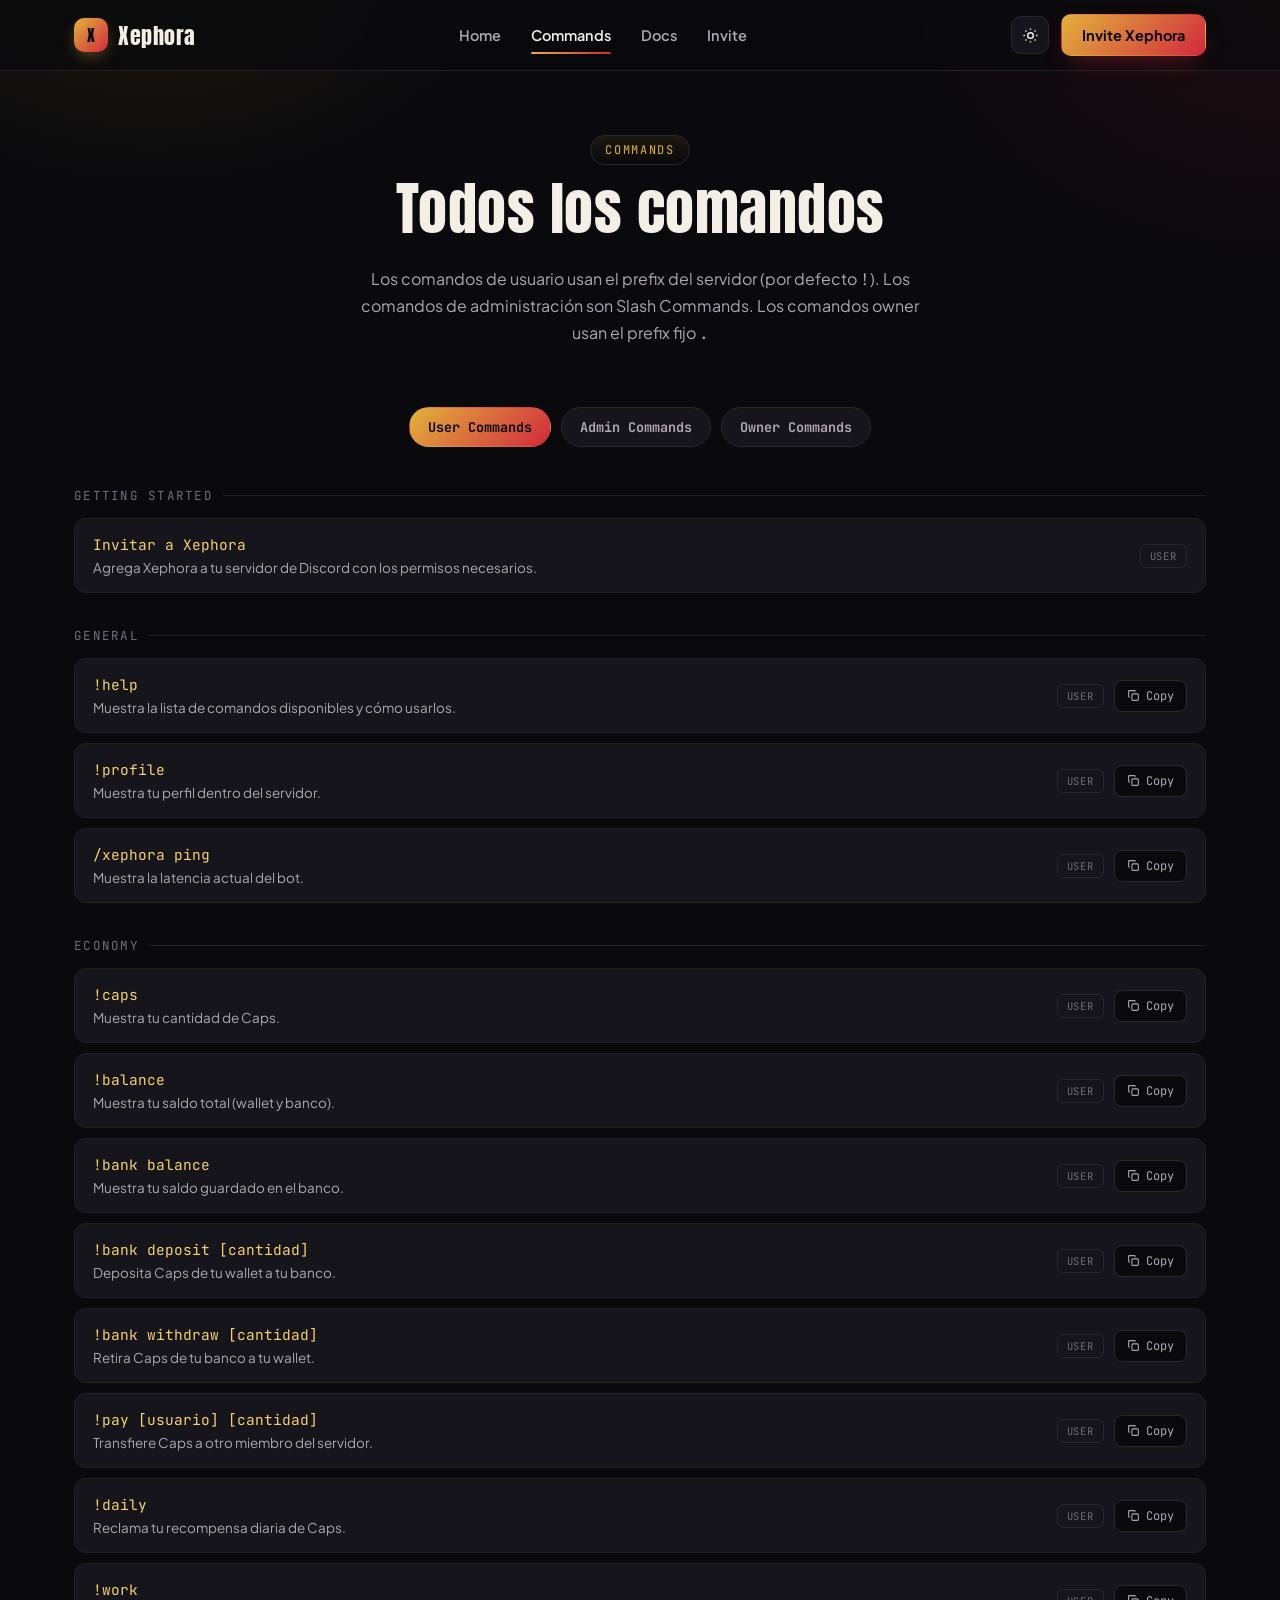
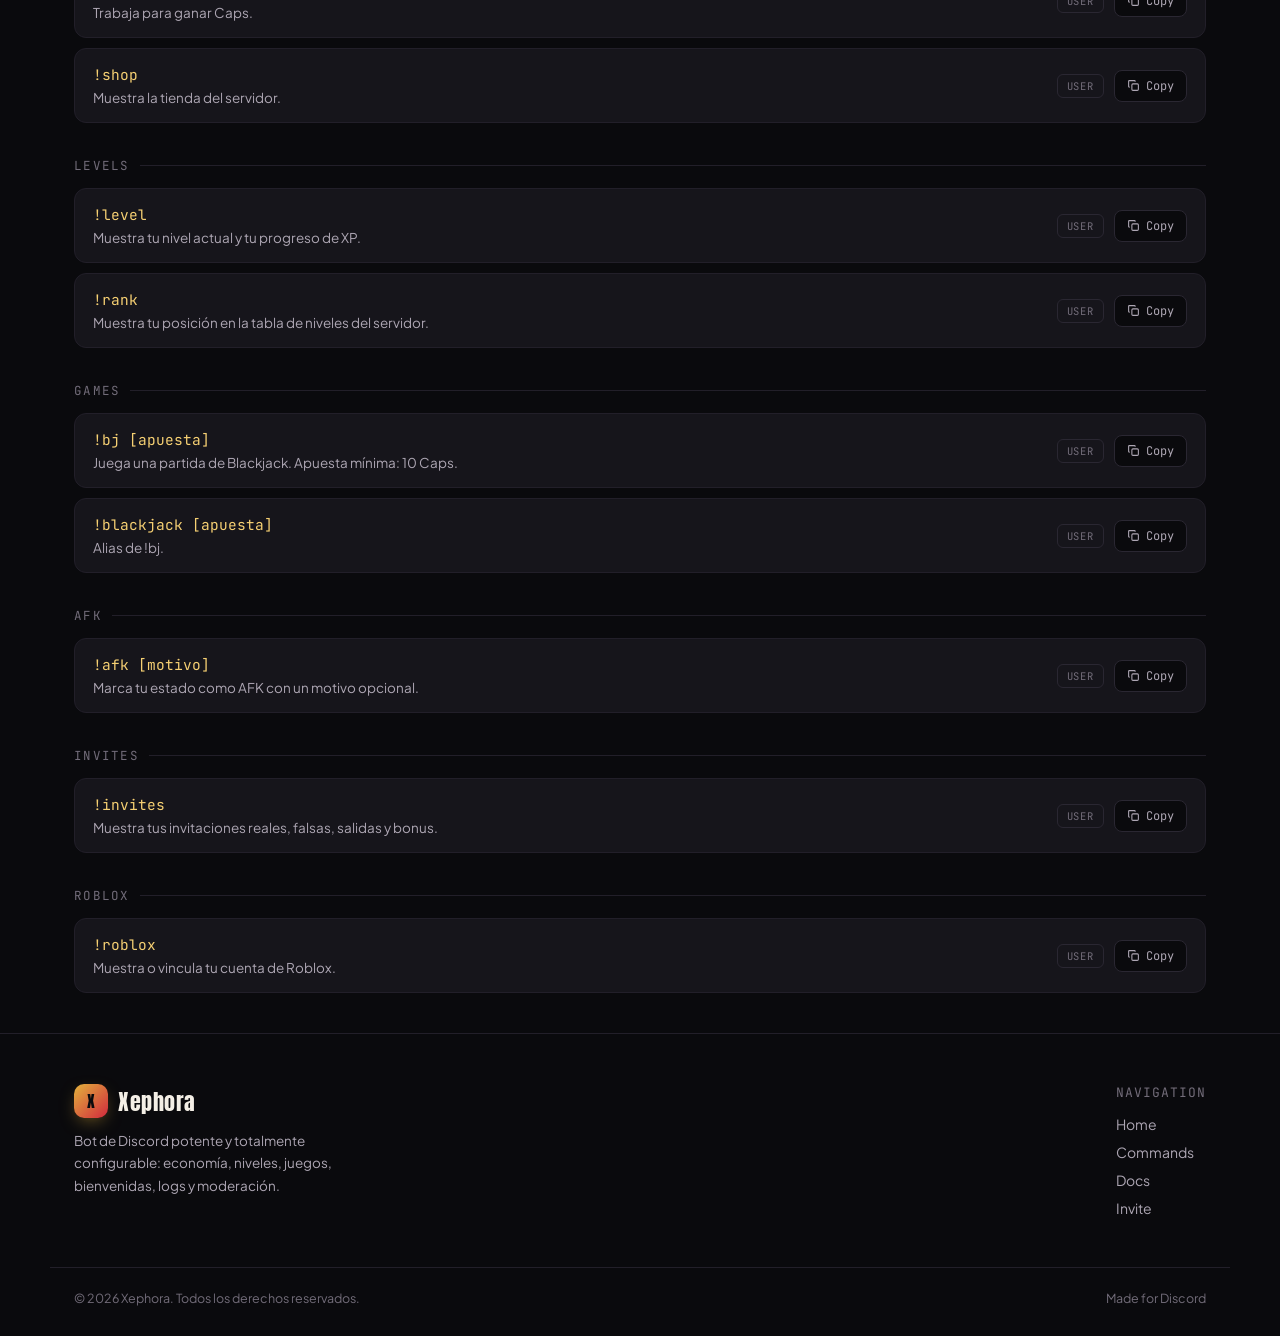
==== commands.html @ 3b4acaf0 "Add files via upload" ====
<!DOCTYPE html>
<html lang="es">
<head>
<meta charset="UTF-8">
<meta name="viewport" content="width=device-width, initial-scale=1.0">
<title>Commands — Xephora</title>
<meta name="description" content="Todos los comandos de Xephora, separados en User, Admin y Owner.">
<link rel="stylesheet" href="style.css">
</head>
<body>

<nav class="navbar">
  <div class="nav-inner">
    <a href="index.html" class="brand">
      <span class="brand-badge">X</span>
      Xephora
    </a>
    <div class="nav-links">
      <a href="index.html">Home</a>
      <a href="commands.html" class="active">Commands</a>
      <a href="docs.html">Docs</a>
      <a href="#" class="invite-link" target="_blank" rel="noopener">Invite</a>
    </div>
    <div class="nav-actions">
      <button class="theme-toggle" id="themeToggle" aria-label="Cambiar tema"></button>
      <a href="#" class="btn btn-primary invite-link" target="_blank" rel="noopener">Invite Xephora</a>
      <button class="hamburger" id="hamburger" aria-label="Abrir menú">
        <span></span><span></span><span></span>
      </button>
    </div>
  </div>
</nav>

<div class="mobile-menu" id="mobileMenu">
  <div class="mobile-menu-top">
    <a href="index.html" class="brand"><span class="brand-badge">X</span>Xephora</a>
    <button class="theme-toggle" id="mobileMenuClose" aria-label="Cerrar menú">
      <svg viewBox="0 0 24 24" fill="none" stroke="currentColor" stroke-width="2"><path d="M6 6l12 12M18 6L6 18"/></svg>
    </button>
  </div>
  <a href="index.html">Home</a>
  <a href="commands.html">Commands</a>
  <a href="docs.html">Docs</a>
  <a href="#" class="invite-link" target="_blank" rel="noopener">Invite</a>
  <a href="#" class="btn btn-primary btn-block invite-link" target="_blank" rel="noopener">Invite Xephora</a>
</div>

<header class="page-header wrap">
  <div class="eyebrow" style="margin:0 auto;">Commands</div>
  <h1>Todos los comandos</h1>
  <p>Los comandos de usuario usan el prefix del servidor (por defecto <code>!</code>). Los comandos de administración son Slash Commands. Los comandos owner usan el prefix fijo <code>.</code></p>
</header>

<div class="wrap">
  <div class="cmd-tabs" id="cmdTabs">
    <button class="cmd-tab active" data-target="user">User Commands</button>
    <button class="cmd-tab" data-target="admin">Admin Commands</button>
    <button class="cmd-tab" data-target="owner">Owner Commands</button>
  </div>

  <section id="panel-user"></section>
  <section id="panel-admin" style="display:none;"></section>
  <section id="panel-owner" style="display:none;"></section>
</div>

<footer class="footer">
  <div class="wrap footer-inner">
    <div class="footer-brand">
      <a href="index.html" class="brand"><span class="brand-badge">X</span>Xephora</a>
      <p>Bot de Discord potente y totalmente configurable: economía, niveles, juegos, bienvenidas, logs y moderación.</p>
    </div>
    <div class="footer-cols">
      <div class="footer-col">
        <h4>Navigation</h4>
        <a href="index.html">Home</a>
        <a href="commands.html">Commands</a>
        <a href="docs.html">Docs</a>
        <a href="#" class="invite-link" target="_blank" rel="noopener">Invite</a>
      </div>
    </div>
  </div>
  <div class="wrap footer-bottom">
    <span>© 2026 Xephora. Todos los derechos reservados.</span>
    <span>Made for Discord</span>
  </div>
</footer>

<script src="commands-data.js"></script>
<script src="app.js"></script>
<script>
  function tagFor(access){
    if(access === "admin") return '<span class="tag tag-admin">Admin</span>';
    if(access === "owner") return '<span class="tag tag-owner">Owner</span>';
    return '<span class="tag">User</span>';
  }

  function renderCommandItem(cmd){
    var isCopyable = cmd.type !== "link";
    var row = document.createElement("div");
    row.className = "cmd-item";
    row.innerHTML =
      '<div class="cmd-main">' +
        '<span class="cmd-name">'+cmd.name+'</span>' +
        '<span class="cmd-desc">'+cmd.desc+'</span>' +
      '</div>' +
      '<div class="cmd-meta">' +
        tagFor(cmd.access) +
        (isCopyable ? '<button class="copy-btn" data-label="Copy">'+xephoraCopyIconSvg()+'<span>Copy</span></button>' : '') +
      '</div>';
    if(isCopyable){
      var btn = row.querySelector(".copy-btn");
      var rawCmd = cmd.name.split(" ")[0];
      btn.addEventListener("click", function(){ xephoraCopyCommand(btn, rawCmd); });
    }
    return row;
  }

  function buildPanel(containerId, accessFilter){
    var container = document.getElementById(containerId);
    XEPHORA_CATEGORIES.forEach(function(cat){
      var items = cat.commands.filter(function(c){ return c.access === accessFilter; });
      if(items.length === 0) return;
      var group = document.createElement("div");
      group.className = "cmd-group";
      var title = document.createElement("div");
      title.className = "cmd-group-title";
      title.textContent = cat.label;
      group.appendChild(title);
      var list = document.createElement("div");
      list.className = "cmd-list";
      items.forEach(function(c){ list.appendChild(renderCommandItem(c)); });
      group.appendChild(list);
      container.appendChild(group);
    });
  }

  buildPanel("panel-user", "user");
  buildPanel("panel-admin", "admin");
  buildPanel("panel-owner", "owner");

  document.querySelectorAll(".cmd-tab").forEach(function(tab){
    tab.addEventListener("click", function(){
      document.querySelectorAll(".cmd-tab").forEach(function(t){ t.classList.remove("active"); });
      tab.classList.add("active");
      ["user","admin","owner"].forEach(function(k){
        document.getElementById("panel-"+k).style.display = (k === tab.dataset.target) ? "block" : "none";
      });
    });
  });
</script>
</body>
</html>
---- style.css ----
@import url('https://fonts.googleapis.com/css2?family=Anton&family=Plus+Jakarta+Sans:wght@400;500;600;700;800&family=JetBrains+Mono:wght@400;500;600&display=swap');

:root{
  --bg:#0a0a0d;
  --bg-alt:#101014;
  --surface:#16151b;
  --surface-2:#1d1b22;
  --border:#2a2732;
  --border-soft:#221f29;
  --gold:#e3b23c;
  --gold-bright:#f6d073;
  --red:#d1293d;
  --red-bright:#ff4d5e;
  --text:#f4efe6;
  --text-dim:#ada6b3;
  --text-faint:#726c79;
  --radius:14px;
  --radius-sm:9px;
  --max:1180px;
  --shadow-lg:0 30px 60px -25px rgba(0,0,0,.65);
  --font-display:'Anton',sans-serif;
  --font-body:'Plus Jakarta Sans',sans-serif;
  --font-mono:'JetBrains Mono',monospace;
}

[data-theme="light"]{
  --bg:#f5f1e8;
  --bg-alt:#ece5d4;
  --surface:#ffffff;
  --surface-2:#f3eee1;
  --border:#e1d8c3;
  --border-soft:#e9e1cd;
  --text:#1c1712;
  --text-dim:#5a5145;
  --text-faint:#8a8071;
  --shadow-lg:0 30px 60px -25px rgba(30,20,10,.25);
}

*,*::before,*::after{box-sizing:border-box;}
html{scroll-behavior:smooth;}
body{
  margin:0;
  background:var(--bg);
  color:var(--text);
  font-family:var(--font-body);
  overflow-x:hidden;
  transition:background .25s ease,color .25s ease;
}
body::before{
  content:"";
  position:fixed;
  inset:0;
  pointer-events:none;
  z-index:0;
  background:
    radial-gradient(600px 400px at 12% -5%, rgba(227,178,60,.10), transparent 60%),
    radial-gradient(700px 500px at 100% 0%, rgba(209,41,61,.10), transparent 55%);
}
img{max-width:100%;display:block;}
a{color:inherit;text-decoration:none;}
ul{list-style:none;margin:0;padding:0;}
h1,h2,h3,h4{margin:0;font-family:var(--font-display);letter-spacing:.5px;font-weight:400;}
p{margin:0;line-height:1.65;color:var(--text-dim);}
button{font-family:inherit;cursor:pointer;}
code{font-family:var(--font-mono);}

.wrap{max-width:var(--max);margin:0 auto;padding:0 24px;position:relative;z-index:1;}

.eyebrow{
  display:inline-flex;align-items:center;gap:8px;
  font-family:var(--font-mono);font-size:12px;letter-spacing:.14em;text-transform:uppercase;
  color:var(--gold);padding:6px 14px;border:1px solid var(--border);border-radius:999px;
  background:linear-gradient(180deg, rgba(227,178,60,.08), transparent);
}
.eyebrow .dot{width:6px;height:6px;border-radius:50%;background:var(--red);box-shadow:0 0 10px var(--red-bright);}

/* NAVBAR */
.navbar{
  position:sticky;top:0;z-index:50;
  background:color-mix(in srgb, var(--bg) 82%, transparent);
  backdrop-filter:blur(14px);
  border-bottom:1px solid var(--border-soft);
}
.nav-inner{
  max-width:var(--max);margin:0 auto;padding:14px 24px;
  display:flex;align-items:center;justify-content:space-between;gap:20px;
}
.brand{display:flex;align-items:center;gap:10px;font-family:var(--font-display);font-size:22px;letter-spacing:.5px;}
.brand-badge{
  width:34px;height:34px;border-radius:10px;
  background:linear-gradient(135deg,var(--gold),var(--red));
  display:flex;align-items:center;justify-content:center;
  font-family:var(--font-display);color:#0a0a0d;font-size:16px;
  box-shadow:0 6px 18px -6px rgba(227,178,60,.6);
}
.nav-links{display:flex;align-items:center;gap:30px;}
.nav-links a{
  font-size:14.5px;font-weight:600;color:var(--text-dim);
  position:relative;padding:6px 0;transition:color .2s ease;
}
.nav-links a:hover,.nav-links a.active{color:var(--text);}
.nav-links a.active::after{
  content:"";position:absolute;left:0;right:0;bottom:-4px;height:2px;
  background:linear-gradient(90deg,var(--gold),var(--red));border-radius:2px;
}
.nav-actions{display:flex;align-items:center;gap:12px;}
.theme-toggle{
  width:38px;height:38px;border-radius:10px;border:1px solid var(--border);
  background:var(--surface);color:var(--text);display:flex;align-items:center;justify-content:center;
  transition:border-color .2s ease, transform .15s ease;
}
.theme-toggle:hover{border-color:var(--gold);}
.theme-toggle svg{width:17px;height:17px;}
.hamburger{
  display:none;width:38px;height:38px;border-radius:10px;border:1px solid var(--border);
  background:var(--surface);align-items:center;justify-content:center;flex-direction:column;gap:4px;
}
.hamburger span{width:16px;height:2px;background:var(--text);border-radius:2px;transition:.2s;}

.btn{
  display:inline-flex;align-items:center;justify-content:center;gap:8px;
  padding:11px 20px;border-radius:10px;font-weight:700;font-size:14.5px;
  border:1px solid transparent;transition:transform .15s ease, box-shadow .2s ease, border-color .2s ease, background .2s ease;
  white-space:nowrap;
}
.btn:active{transform:translateY(1px);}
.btn-primary{
  background:linear-gradient(135deg,var(--gold),var(--red));
  color:#0b0a0c;box-shadow:0 10px 26px -10px rgba(209,41,61,.55);
}
.btn-primary:hover{box-shadow:0 14px 30px -8px rgba(209,41,61,.7);transform:translateY(-1px);}
.btn-ghost{
  background:var(--surface);border-color:var(--border);color:var(--text);
}
.btn-ghost:hover{border-color:var(--gold);}
.btn-sm{padding:8px 14px;font-size:13px;}
.btn-block{width:100%;}

/* HERO */
.hero{padding:96px 0 70px;position:relative;}
.hero-inner{max-width:820px;margin:0 auto;text-align:center;display:flex;flex-direction:column;align-items:center;gap:22px;}
.hero-title{
  font-size:clamp(58px,11vw,120px);line-height:.92;
  color:var(--text);position:relative;
  background:linear-gradient(160deg,var(--gold-bright) 10%, var(--gold) 45%, var(--red) 95%);
  -webkit-background-clip:text;background-clip:text;color:transparent;
  text-shadow:0 0 60px rgba(209,41,61,.25);
  transform:skewX(-2deg);
}
.hero-title span.ghost{
  position:absolute;inset:0;z-index:-1;color:transparent;-webkit-text-stroke:2px var(--red);
  opacity:.35;transform:translate(6px,6px);
}
.hero-tag{font-family:var(--font-mono);font-size:13px;letter-spacing:.12em;color:var(--text-faint);text-transform:uppercase;}
.hero-desc{max-width:600px;font-size:17.5px;color:var(--text-dim);}
.hero-actions{display:flex;gap:14px;flex-wrap:wrap;justify-content:center;margin-top:6px;}
.hero-strip{
  margin-top:44px;display:flex;flex-wrap:wrap;gap:10px;justify-content:center;max-width:760px;
}
.pill{
  font-family:var(--font-mono);font-size:12.5px;color:var(--text-dim);
  border:1px solid var(--border);padding:7px 13px;border-radius:999px;background:var(--surface);
}

/* SECTION */
.section{padding:70px 0;}
.section-head{max-width:640px;margin:0 auto 44px;text-align:center;display:flex;flex-direction:column;gap:14px;align-items:center;}
.section-title{font-size:clamp(30px,4.4vw,44px);}
.section-title .accent{
  background:linear-gradient(120deg,var(--gold),var(--red));-webkit-background-clip:text;background-clip:text;color:transparent;
}
.section-desc{color:var(--text-dim);font-size:15.5px;}

/* GRID / CARDS */
.grid{display:grid;gap:18px;}
.grid-3{grid-template-columns:repeat(3,1fr);}
.grid-4{grid-template-columns:repeat(4,1fr);}
.grid-2{grid-template-columns:repeat(2,1fr);}

.card{
  background:linear-gradient(180deg,var(--surface),var(--surface-2));
  border:1px solid var(--border-soft);
  border-radius:var(--radius);
  padding:24px;
  transition:transform .22s ease, border-color .22s ease, box-shadow .22s ease;
  position:relative;overflow:hidden;
}
.card::after{
  content:"";position:absolute;inset:-1px;border-radius:inherit;padding:1px;
  background:linear-gradient(140deg,rgba(227,178,60,0),rgba(227,178,60,0));
  opacity:0;transition:opacity .25s ease;pointer-events:none;
}
.card:hover{transform:translateY(-4px);border-color:var(--gold);box-shadow:var(--shadow-lg);}
.card-icon{
  width:44px;height:44px;border-radius:11px;
  display:flex;align-items:center;justify-content:center;margin-bottom:16px;
  background:var(--surface);border:1px solid var(--border);color:var(--gold);
}
.card-icon svg{width:22px;height:22px;}
.card h3{font-size:18px;margin-bottom:8px;letter-spacing:.3px;}
.card p{font-size:14px;}

/* COIN BADGE (signature motif) */
.coin{
  width:56px;height:56px;border-radius:50%;flex-shrink:0;
  background:radial-gradient(circle at 32% 28%, var(--gold-bright), var(--gold) 55%, var(--red) 130%);
  border:2px solid rgba(255,255,255,.15);
  display:flex;align-items:center;justify-content:center;
  color:#100c05;font-family:var(--font-display);font-size:20px;
  box-shadow:inset 0 2px 4px rgba(255,255,255,.35), inset 0 -6px 10px rgba(0,0,0,.35), 0 10px 20px -8px rgba(209,41,61,.5);
  position:relative;
}
.coin::before{
  content:"";position:absolute;inset:5px;border-radius:50%;border:1px dashed rgba(0,0,0,.25);
}

/* ECONOMY */
.economy-panel{
  display:grid;grid-template-columns:1.05fr .95fr;gap:36px;align-items:center;
  background:linear-gradient(160deg,var(--surface),var(--surface-2));
  border:1px solid var(--border-soft);border-radius:20px;padding:40px;
}
.economy-list{display:flex;flex-direction:column;gap:14px;margin-top:20px;}
.economy-list li{display:flex;gap:12px;align-items:flex-start;font-size:14.5px;color:var(--text-dim);}
.economy-list li b{color:var(--text);}
.tick{
  width:20px;height:20px;border-radius:50%;background:var(--surface);border:1px solid var(--gold);
  display:flex;align-items:center;justify-content:center;flex-shrink:0;margin-top:1px;
}
.tick svg{width:11px;height:11px;color:var(--gold);}
.currency-demo{
  border:1px solid var(--border);border-radius:16px;padding:26px;background:var(--bg);
  display:flex;flex-direction:column;gap:18px;
}
.currency-row{display:flex;align-items:center;justify-content:space-between;padding:14px 16px;border-radius:12px;background:var(--surface);border:1px solid var(--border-soft);}
.currency-row .cname{font-family:var(--font-mono);font-size:13px;color:var(--text-faint);}
.currency-row .cval{font-family:var(--font-display);font-size:20px;}

/* GAMES */
.game-card{text-align:center;padding:28px 20px;}
.game-card .coin{margin:0 auto 14px;}
.badge-soon{
  display:inline-block;margin-top:10px;font-family:var(--font-mono);font-size:10.5px;letter-spacing:.1em;
  text-transform:uppercase;color:var(--text-faint);border:1px solid var(--border);padding:3px 9px;border-radius:999px;
}
.badge-live{
  display:inline-block;margin-top:10px;font-family:var(--font-mono);font-size:10.5px;letter-spacing:.1em;
  text-transform:uppercase;color:var(--gold);border:1px solid var(--gold);padding:3px 9px;border-radius:999px;
}

/* LOGS grid */
.log-chip{
  display:flex;align-items:center;gap:10px;padding:14px 16px;border-radius:12px;
  background:var(--surface);border:1px solid var(--border-soft);font-size:14px;font-weight:600;
}
.log-chip svg{width:16px;height:16px;color:var(--red);}

/* FEATURE STRIPE SECTIONS */
.feature-block{
  display:grid;grid-template-columns:.9fr 1.1fr;gap:44px;align-items:center;
  padding:56px 0;border-top:1px solid var(--border-soft);
}
.feature-block.reverse{grid-template-columns:1.1fr .9fr;}
.feature-block.reverse .feature-visual{order:2;}
.feature-block.reverse .feature-copy{order:1;}
.feature-copy h3{font-size:clamp(24px,3vw,32px);margin-bottom:14px;}
.feature-copy p{margin-bottom:18px;}
.feature-copy ul{display:flex;flex-direction:column;gap:10px;}
.feature-copy ul li{display:flex;gap:10px;font-size:14.5px;color:var(--text-dim);}
.feature-visual{
  background:linear-gradient(160deg,var(--surface),var(--surface-2));
  border:1px solid var(--border-soft);border-radius:18px;padding:26px;min-height:220px;
  display:flex;flex-direction:column;gap:12px;justify-content:center;
}
.mock-line{display:flex;align-items:center;gap:10px;padding:10px 14px;border-radius:10px;background:var(--bg);border:1px solid var(--border-soft);font-family:var(--font-mono);font-size:13px;color:var(--text-dim);}
.mock-line b{color:var(--gold);}

/* FOOTER */
.footer{border-top:1px solid var(--border-soft);padding:50px 0 30px;margin-top:40px;}
.footer-inner{display:flex;justify-content:space-between;gap:40px;flex-wrap:wrap;}
.footer-brand p{max-width:280px;margin-top:12px;font-size:13.5px;}
.footer-cols{display:flex;gap:60px;flex-wrap:wrap;}
.footer-col h4{font-size:13px;letter-spacing:.08em;color:var(--text-faint);text-transform:uppercase;margin-bottom:14px;font-family:var(--font-mono);}
.footer-col a{display:block;font-size:14px;color:var(--text-dim);margin-bottom:10px;transition:color .2s;}
.footer-col a:hover{color:var(--gold);}
.footer-bottom{margin-top:40px;padding-top:22px;border-top:1px solid var(--border-soft);font-size:12.5px;color:var(--text-faint);display:flex;justify-content:space-between;flex-wrap:wrap;gap:10px;}

/* PAGE HEADER (commands/docs) */
.page-header{padding:64px 0 30px;text-align:center;}
.page-header h1{font-size:clamp(36px,6vw,58px);}
.page-header p{max-width:560px;margin:14px auto 0;}

/* COMMANDS PAGE */
.cmd-tabs{display:flex;justify-content:center;gap:10px;margin:30px 0 40px;flex-wrap:wrap;}
.cmd-tab{
  padding:10px 18px;border-radius:999px;border:1px solid var(--border);background:var(--surface);
  font-size:13.5px;font-weight:700;color:var(--text-dim);font-family:var(--font-mono);
}
.cmd-tab.active{color:#0b0a0c;background:linear-gradient(135deg,var(--gold),var(--red));border-color:transparent;}
.cmd-group{margin-bottom:16px;}
.cmd-group-title{
  display:flex;align-items:center;gap:10px;font-family:var(--font-mono);font-size:12.5px;
  letter-spacing:.1em;text-transform:uppercase;color:var(--text-faint);margin:34px 0 14px;
}
.cmd-group-title::after{content:"";flex:1;height:1px;background:var(--border-soft);}
.cmd-list{display:flex;flex-direction:column;gap:10px;}
.cmd-item{
  display:flex;align-items:center;justify-content:space-between;gap:16px;flex-wrap:wrap;
  background:var(--surface);border:1px solid var(--border-soft);border-radius:12px;padding:16px 18px;
  transition:border-color .2s ease;
}
.cmd-item:hover{border-color:var(--gold);}
.cmd-main{display:flex;flex-direction:column;gap:5px;min-width:220px;}
.cmd-name{font-family:var(--font-mono);font-size:14.5px;color:var(--gold-bright);}
.cmd-desc{font-size:13.5px;color:var(--text-dim);}
.cmd-meta{display:flex;align-items:center;gap:10px;}
.tag{font-family:var(--font-mono);font-size:10.5px;text-transform:uppercase;letter-spacing:.08em;padding:4px 9px;border-radius:6px;border:1px solid var(--border);color:var(--text-faint);}
.tag-admin{color:var(--red-bright);border-color:rgba(209,41,61,.4);}
.tag-owner{color:var(--gold-bright);border-color:rgba(227,178,60,.4);}
.copy-btn{
  font-family:var(--font-mono);font-size:12px;padding:7px 12px;border-radius:8px;
  border:1px solid var(--border);background:var(--bg);color:var(--text-dim);
  display:flex;align-items:center;gap:6px;transition:.2s;
}
.copy-btn:hover{border-color:var(--gold);color:var(--text);}
.copy-btn.copied{color:var(--gold);border-color:var(--gold);}
.copy-btn svg{width:13px;height:13px;}

/* DOCS LAYOUT */
.docs-shell{display:grid;grid-template-columns:260px 1fr;gap:0;max-width:var(--max);margin:0 auto;padding:0 24px;}
.docs-sidebar{
  border-right:1px solid var(--border-soft);padding:30px 22px 60px 0;position:sticky;top:73px;
  align-self:start;max-height:calc(100vh - 73px);overflow-y:auto;
}
.docs-search{
  display:flex;align-items:center;gap:8px;background:var(--surface);border:1px solid var(--border);
  border-radius:10px;padding:10px 12px;margin-bottom:22px;
}
.docs-search svg{width:15px;height:15px;color:var(--text-faint);flex-shrink:0;}
.docs-search input{
  background:transparent;border:none;outline:none;color:var(--text);font-size:13.5px;width:100%;font-family:var(--font-body);
}
.docs-search input::placeholder{color:var(--text-faint);}
.docs-nav-group{margin-bottom:6px;}
.docs-nav-cat{
  display:block;padding:9px 12px;border-radius:8px;font-size:13.5px;font-weight:700;color:var(--text-dim);
  transition:.15s;
}
.docs-nav-cat:hover{color:var(--text);background:var(--surface);}
.docs-nav-cat.active{color:var(--gold);background:var(--surface);}
.docs-main{padding:36px 0 90px 40px;min-width:0;}
.docs-search-empty{padding:60px 0;text-align:center;color:var(--text-faint);font-size:14px;}
.docs-category{margin-bottom:56px;scroll-margin-top:90px;}
.docs-category-head{display:flex;align-items:baseline;gap:14px;margin-bottom:6px;border-bottom:1px solid var(--border-soft);padding-bottom:16px;}
.docs-category-head h2{font-size:clamp(24px,3vw,30px);}
.docs-category-desc{color:var(--text-dim);font-size:14px;margin-bottom:20px;margin-top:14px;}
.docs-sidebar-toggle{display:none;}

.mobile-menu{
  display:none;position:fixed;inset:0;z-index:60;background:var(--bg);padding:20px 24px;
  flex-direction:column;gap:6px;overflow-y:auto;
}
.mobile-menu.open{display:flex;}
.mobile-menu-top{display:flex;justify-content:space-between;align-items:center;margin-bottom:20px;}
.mobile-menu a{padding:14px 6px;font-size:17px;font-weight:700;border-bottom:1px solid var(--border-soft);}
.mobile-menu .btn{margin-top:16px;}

@media (max-width: 980px){
  .grid-4{grid-template-columns:repeat(2,1fr);}
  .grid-3{grid-template-columns:repeat(2,1fr);}
  .economy-panel{grid-template-columns:1fr;}
  .feature-block,.feature-block.reverse{grid-template-columns:1fr;}
  .feature-block.reverse .feature-visual,.feature-block.reverse .feature-copy{order:initial;}
  .docs-shell{grid-template-columns:1fr;}
  .docs-sidebar{
    position:fixed;top:0;left:0;bottom:0;width:280px;z-index:70;background:var(--bg);
    padding:80px 20px 30px;transform:translateX(-100%);transition:transform .25s ease;
    border-right:1px solid var(--border);max-height:100vh;
  }
  .docs-sidebar.open{transform:translateX(0);}
  .docs-main{padding-left:0;}
  .docs-sidebar-toggle{
    display:flex;align-items:center;gap:8px;margin:20px 0;padding:10px 16px;border-radius:10px;
    border:1px solid var(--border);background:var(--surface);font-family:var(--font-mono);font-size:13px;width:100%;
  }
}
@media (max-width: 760px){
  .nav-links{display:none;}
  .hamburger{display:flex;}
  .grid-4{grid-template-columns:1fr 1fr;}
  .grid-3{grid-template-columns:1fr;}
  .grid-2{grid-template-columns:1fr;}
  .hero{padding:64px 0 44px;}
  .section{padding:48px 0;}
  .btn{width:100%;}
  .hero-actions{width:100%;flex-direction:column;}
  .footer-inner{flex-direction:column;}
  .cmd-item{flex-direction:column;align-items:flex-start;}
}
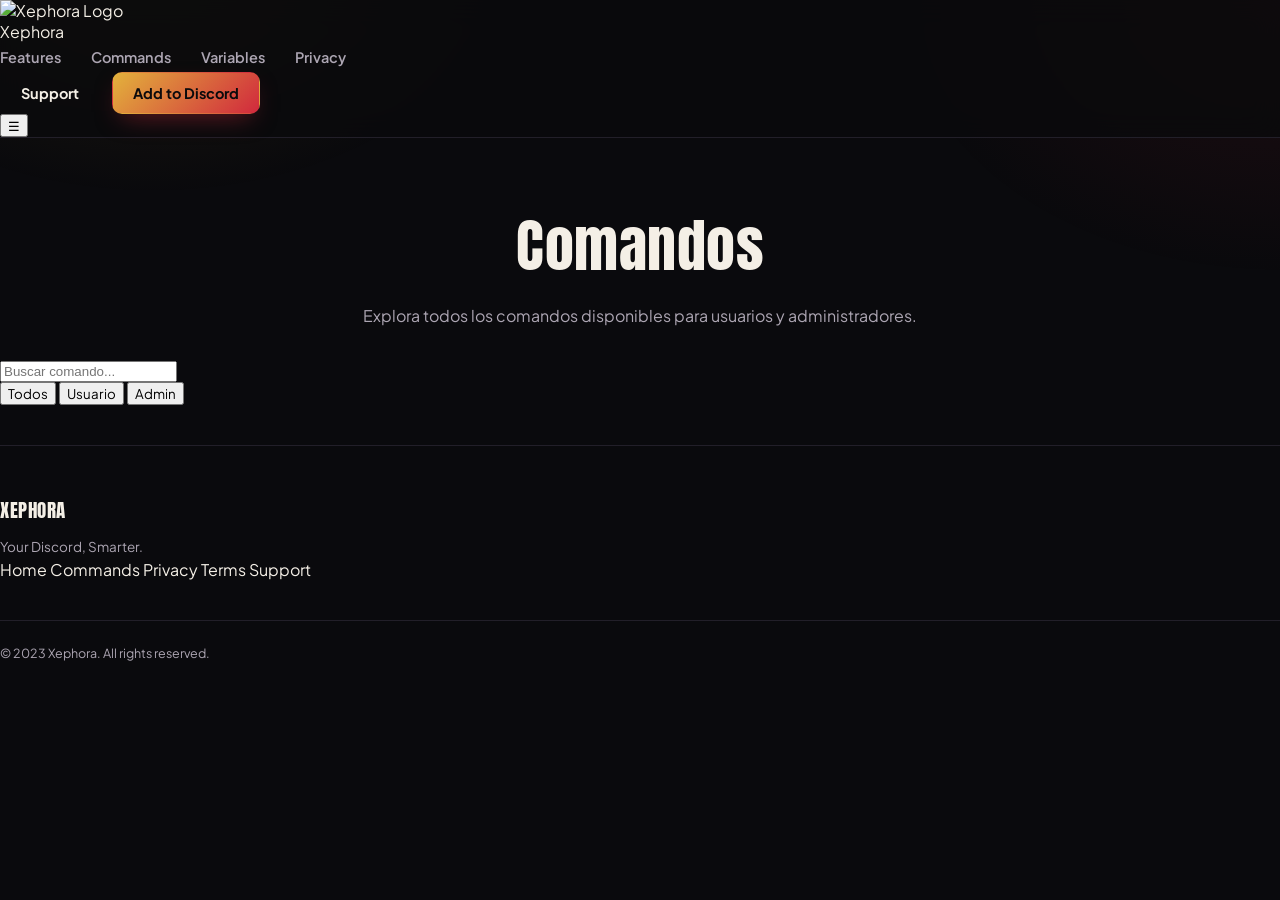
==== commit f116fdbd: "Update commands.html" ====
--- a/commands.html
+++ b/commands.html
@@ -1,152 +1,79 @@
 <!DOCTYPE html>
 <html lang="es">
 <head>
-<meta charset="UTF-8">
-<meta name="viewport" content="width=device-width, initial-scale=1.0">
-<title>Commands — Xephora</title>
-<meta name="description" content="Todos los comandos de Xephora, separados en User, Admin y Owner.">
-<link rel="stylesheet" href="style.css">
+    <meta charset="UTF-8">
+    <meta name="viewport" content="width=device-width, initial-scale=1.0">
+    <title>Commands — Xephora</title>
+    <link rel="preconnect" href="https://fonts.googleapis.com">
+    <link rel="preconnect" href="https://fonts.gstatic.com" crossorigin>
+    <link href="https://fonts.googleapis.com/css2?family=Inter:wght@300;400;500;600;700;800&display=swap" rel="stylesheet">
+    <link rel="stylesheet" href="style.css">
 </head>
 <body>
 
-<nav class="navbar">
-  <div class="nav-inner">
-    <a href="index.html" class="brand">
-      <span class="brand-badge">X</span>
-      Xephora
-    </a>
-    <div class="nav-links">
-      <a href="index.html">Home</a>
-      <a href="commands.html" class="active">Commands</a>
-      <a href="docs.html">Docs</a>
-      <a href="#" class="invite-link" target="_blank" rel="noopener">Invite</a>
-    </div>
-    <div class="nav-actions">
-      <button class="theme-toggle" id="themeToggle" aria-label="Cambiar tema"></button>
-      <a href="#" class="btn btn-primary invite-link" target="_blank" rel="noopener">Invite Xephora</a>
-      <button class="hamburger" id="hamburger" aria-label="Abrir menú">
-        <span></span><span></span><span></span>
-      </button>
-    </div>
-  </div>
-</nav>
+    <header class="navbar">
+        <div class="container nav-container">
+            <a href="index.html" class="logo">
+                <img src="https://i.imgur.com/8X6H8QK.png" alt="Xephora Logo" class="logo-img">
+                <span>Xephora</span>
+            </a>
+            <nav class="nav-links">
+                <a href="index.html#features">Features</a>
+                <a href="commands.html">Commands</a>
+                <a href="index.html#variables">Variables</a>
+                <a href="privacy.html">Privacy</a>
+            </nav>
+            <div class="nav-actions">
+                <a href="#" class="btn btn-outline">Support</a>
+                <a href="#" class="btn btn-primary">Add to Discord</a>
+            </div>
+            <button class="menu-toggle" id="menuToggle">☰</button>
+        </div>
+    </header>
 
-<div class="mobile-menu" id="mobileMenu">
-  <div class="mobile-menu-top">
-    <a href="index.html" class="brand"><span class="brand-badge">X</span>Xephora</a>
-    <button class="theme-toggle" id="mobileMenuClose" aria-label="Cerrar menú">
-      <svg viewBox="0 0 24 24" fill="none" stroke="currentColor" stroke-width="2"><path d="M6 6l12 12M18 6L6 18"/></svg>
-    </button>
-  </div>
-  <a href="index.html">Home</a>
-  <a href="commands.html">Commands</a>
-  <a href="docs.html">Docs</a>
-  <a href="#" class="invite-link" target="_blank" rel="noopener">Invite</a>
-  <a href="#" class="btn btn-primary btn-block invite-link" target="_blank" rel="noopener">Invite Xephora</a>
-</div>
+    <section class="page-header">
+        <div class="container">
+            <h1>Comandos</h1>
+            <p>Explora todos los comandos disponibles para usuarios y administradores.</p>
+        </div>
+    </section>
 
-<header class="page-header wrap">
-  <div class="eyebrow" style="margin:0 auto;">Commands</div>
-  <h1>Todos los comandos</h1>
-  <p>Los comandos de usuario usan el prefix del servidor (por defecto <code>!</code>). Los comandos de administración son Slash Commands. Los comandos owner usan el prefix fijo <code>.</code></p>
-</header>
+    <section class="commands-section">
+        <div class="container">
+            <div class="commands-controls">
+                <input type="text" id="searchInput" placeholder="Buscar comando..." class="search-bar">
+                <div class="filter-buttons">
+                    <button class="filter-btn active" data-filter="all">Todos</button>
+                    <button class="filter-btn" data-filter="user">Usuario</button>
+                    <button class="filter-btn" data-filter="admin">Admin</button>
+                </div>
+            </div>
 
-<div class="wrap">
-  <div class="cmd-tabs" id="cmdTabs">
-    <button class="cmd-tab active" data-target="user">User Commands</button>
-    <button class="cmd-tab" data-target="admin">Admin Commands</button>
-    <button class="cmd-tab" data-target="owner">Owner Commands</button>
-  </div>
+            <div id="commandsGrid" class="commands-grid">
+            </div>
+        </div>
+    </section>
 
-  <section id="panel-user"></section>
-  <section id="panel-admin" style="display:none;"></section>
-  <section id="panel-owner" style="display:none;"></section>
-</div>
+    <footer class="footer">
+        <div class="container footer-container">
+            <div class="footer-brand">
+                <h3>XEPHORA</h3>
+                <p>Your Discord, Smarter.</p>
+            </div>
+            <div class="footer-links">
+                <a href="index.html">Home</a>
+                <a href="commands.html">Commands</a>
+                <a href="privacy.html">Privacy</a>
+                <a href="terms.html">Terms</a>
+                <a href="#">Support</a>
+            </div>
+        </div>
+        <div class="footer-bottom">
+            <p>&copy; 2023 Xephora. All rights reserved.</p>
+        </div>
+    </footer>
 
-<footer class="footer">
-  <div class="wrap footer-inner">
-    <div class="footer-brand">
-      <a href="index.html" class="brand"><span class="brand-badge">X</span>Xephora</a>
-      <p>Bot de Discord potente y totalmente configurable: economía, niveles, juegos, bienvenidas, logs y moderación.</p>
-    </div>
-    <div class="footer-cols">
-      <div class="footer-col">
-        <h4>Navigation</h4>
-        <a href="index.html">Home</a>
-        <a href="commands.html">Commands</a>
-        <a href="docs.html">Docs</a>
-        <a href="#" class="invite-link" target="_blank" rel="noopener">Invite</a>
-      </div>
-    </div>
-  </div>
-  <div class="wrap footer-bottom">
-    <span>© 2026 Xephora. Todos los derechos reservados.</span>
-    <span>Made for Discord</span>
-  </div>
-</footer>
-
-<script src="commands-data.js"></script>
-<script src="app.js"></script>
-<script>
-  function tagFor(access){
-    if(access === "admin") return '<span class="tag tag-admin">Admin</span>';
-    if(access === "owner") return '<span class="tag tag-owner">Owner</span>';
-    return '<span class="tag">User</span>';
-  }
-
-  function renderCommandItem(cmd){
-    var isCopyable = cmd.type !== "link";
-    var row = document.createElement("div");
-    row.className = "cmd-item";
-    row.innerHTML =
-      '<div class="cmd-main">' +
-        '<span class="cmd-name">'+cmd.name+'</span>' +
-        '<span class="cmd-desc">'+cmd.desc+'</span>' +
-      '</div>' +
-      '<div class="cmd-meta">' +
-        tagFor(cmd.access) +
-        (isCopyable ? '<button class="copy-btn" data-label="Copy">'+xephoraCopyIconSvg()+'<span>Copy</span></button>' : '') +
-      '</div>';
-    if(isCopyable){
-      var btn = row.querySelector(".copy-btn");
-      var rawCmd = cmd.name.split(" ")[0];
-      btn.addEventListener("click", function(){ xephoraCopyCommand(btn, rawCmd); });
-    }
-    return row;
-  }
-
-  function buildPanel(containerId, accessFilter){
-    var container = document.getElementById(containerId);
-    XEPHORA_CATEGORIES.forEach(function(cat){
-      var items = cat.commands.filter(function(c){ return c.access === accessFilter; });
-      if(items.length === 0) return;
-      var group = document.createElement("div");
-      group.className = "cmd-group";
-      var title = document.createElement("div");
-      title.className = "cmd-group-title";
-      title.textContent = cat.label;
-      group.appendChild(title);
-      var list = document.createElement("div");
-      list.className = "cmd-list";
-      items.forEach(function(c){ list.appendChild(renderCommandItem(c)); });
-      group.appendChild(list);
-      container.appendChild(group);
-    });
-  }
-
-  buildPanel("panel-user", "user");
-  buildPanel("panel-admin", "admin");
-  buildPanel("panel-owner", "owner");
-
-  document.querySelectorAll(".cmd-tab").forEach(function(tab){
-    tab.addEventListener("click", function(){
-      document.querySelectorAll(".cmd-tab").forEach(function(t){ t.classList.remove("active"); });
-      tab.classList.add("active");
-      ["user","admin","owner"].forEach(function(k){
-        document.getElementById("panel-"+k).style.display = (k === tab.dataset.target) ? "block" : "none";
-      });
-    });
-  });
-</script>
+    <script src="commands.js"></script>
+    <script src="script.js"></script>
 </body>
 </html>
